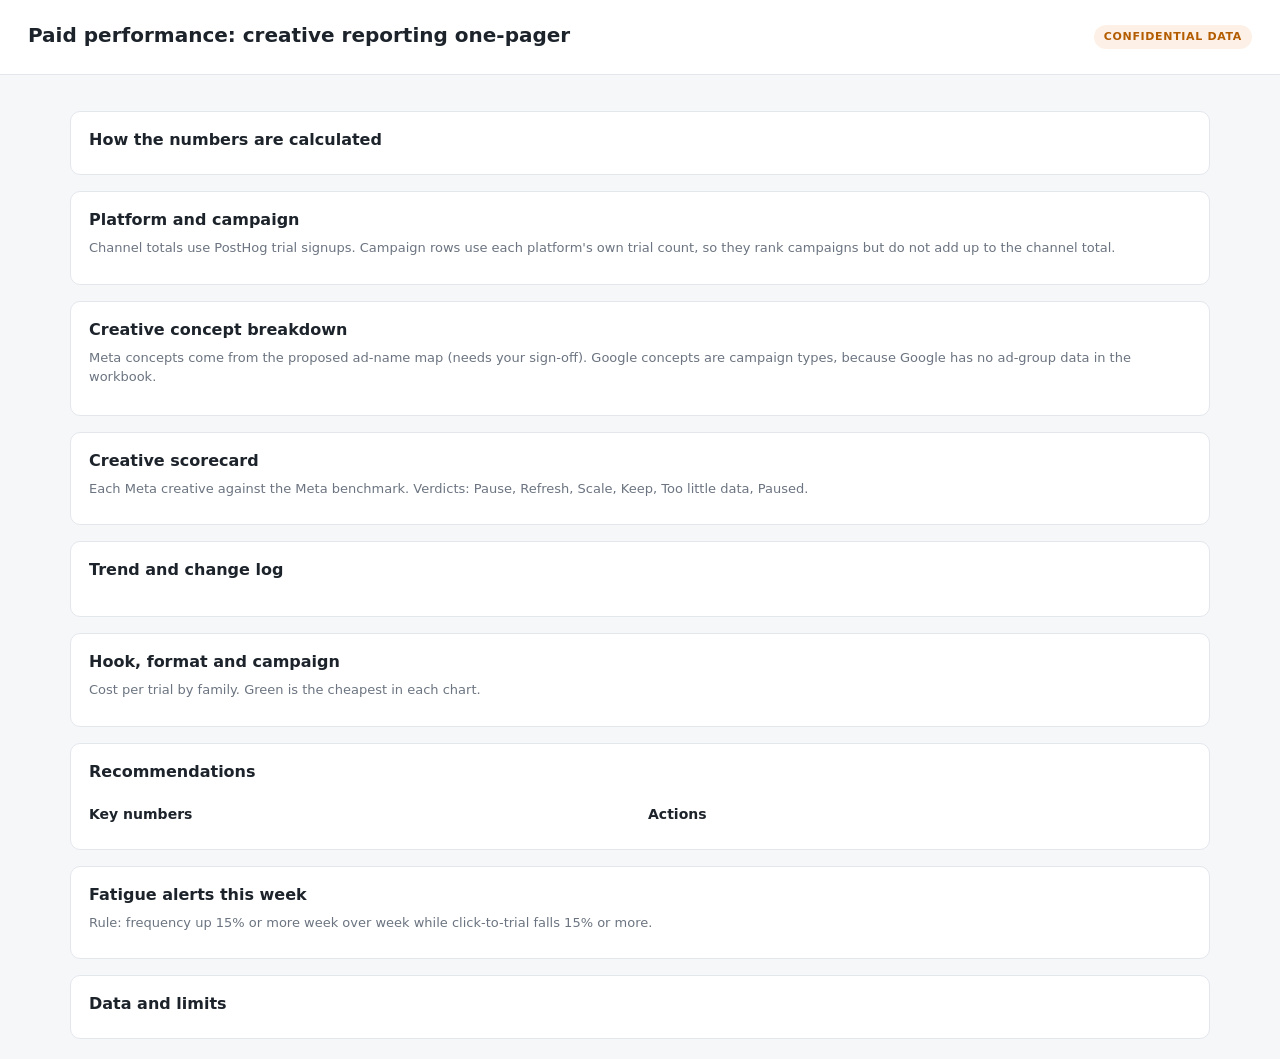
==== agent/paid_dashboard/index.html @ 0c421dc4 "Add paid performance agent for the workbook: trials, cost per trial, click-to-trial, self-contained " ====
<!doctype html>
<html lang="en">
<head>
  <meta charset="utf-8">
  <meta name="viewport" content="width=device-width, initial-scale=1">
  <title>Paid performance: creative reporting one-pager</title>
  <link rel="stylesheet" href="dashboard.css">
</head>
<body>
  <header>
    <div>
      <h1>Paid performance: creative reporting one-pager</h1>
      <p class="sub" id="window"></p>
    </div>
    <span class="badge">CONFIDENTIAL DATA</span>
  </header>

  <main>
    <section class="kpis" id="kpis"></section>

    <section>
      <h2>How the numbers are calculated</h2>
      <div id="formulas"></div>
    </section>

    <section>
      <h2>Platform and campaign</h2>
      <p class="hint">Channel totals use PostHog trial signups. Campaign rows use each platform's own trial count, so they rank campaigns but do not add up to the channel total.</p>
      <div id="platforms"></div>
    </section>

    <section>
      <h2>Creative concept breakdown</h2>
      <p class="hint">Meta concepts come from the proposed ad-name map (needs your sign-off). Google concepts are campaign types, because Google has no ad-group data in the workbook.</p>
      <div id="concepts"></div>
      <div id="concept-chart" class="mt"></div>
    </section>

    <section>
      <h2>Creative scorecard</h2>
      <p class="hint">Each Meta creative against the Meta benchmark. Verdicts: Pause, Refresh, Scale, Keep, Too little data, Paused.</p>
      <div id="scorecard"></div>
      <p class="note" id="scorecard-note"></p>
    </section>

    <section>
      <h2>Trend and change log</h2>
      <div class="chart-grid" id="trend"></div>
      <div class="mt" id="changes"></div>
    </section>

    <section>
      <h2>Hook, format and campaign</h2>
      <p class="hint">Cost per trial by family. Green is the cheapest in each chart.</p>
      <div class="chart-grid three" id="tags"></div>
    </section>

    <section>
      <h2>Recommendations</h2>
      <div class="two-col">
        <div>
          <h3>Key numbers</h3>
          <div id="insights"></div>
        </div>
        <div>
          <h3>Actions</h3>
          <div id="recs"></div>
        </div>
      </div>
    </section>

    <section>
      <h2>Fatigue alerts this week</h2>
      <p class="hint">Rule: frequency up 15% or more week over week while click-to-trial falls 15% or more.</p>
      <div id="alerts"></div>
    </section>

    <section class="scope">
      <h2>Data and limits</h2>
      <div id="notes"></div>
    </section>
  </main>

  <script src="report.js"></script>
  <script src="dashboard.js"></script>
</body>
</html>
---- agent/paid_dashboard/dashboard.css ----
:root {
  --bg: #f6f7f9;
  --panel: #ffffff;
  --ink: #1d232b;
  --muted: #6b7480;
  --line: #e3e7ec;
  --accent: #2f6fed;
  --bad: #c0392b;
  --good: #1e8449;
  --warn: #b35c00;
  --warn-bg: #fdf1e7;
}

* { box-sizing: border-box; }

body {
  margin: 0;
  font: 14px/1.5 system-ui, -apple-system, "Segoe UI", Roboto, sans-serif;
  color: var(--ink);
  background: var(--bg);
}

header {
  display: flex; justify-content: space-between; align-items: center; gap: 16px;
  padding: 20px 28px; background: var(--panel); border-bottom: 1px solid var(--line);
}
h1 { margin: 0; font-size: 20px; }
h2 { margin: 0 0 6px; font-size: 16px; }
h3 { margin: 0 0 8px; font-size: 14px; }
.sub, .hint { color: var(--muted); margin: 4px 0 0; font-size: 13px; }
.hint { margin-bottom: 10px; }

.badge {
  font-size: 11px; font-weight: 600; letter-spacing: 0.06em;
  padding: 4px 10px; border-radius: 999px; background: var(--warn-bg); color: var(--warn);
}

main {
  max-width: 1180px; margin: 20px auto; padding: 0 20px;
  display: grid; gap: 16px;
}

section {
  background: var(--panel); border: 1px solid var(--line); border-radius: 10px; padding: 16px 18px;
}

.kpis {
  display: grid; grid-template-columns: repeat(auto-fit, minmax(160px, 1fr)); gap: 10px;
  background: none; border: none; padding: 0;
}
.card { background: var(--panel); border: 1px solid var(--line); border-radius: 10px; padding: 12px 14px; }
.card-label { color: var(--muted); font-size: 12px; }
.card-value { font-size: 20px; font-weight: 600; margin-top: 2px; }

.table-wrap { overflow-x: auto; }
table { width: 100%; border-collapse: collapse; font-size: 13px; }
th, td { text-align: right; padding: 7px 8px; border-bottom: 1px solid var(--line); white-space: nowrap; vertical-align: top; }
th { color: var(--muted); font-weight: 600; font-size: 11px; text-transform: uppercase; letter-spacing: 0.03em; }
td.tag, th:first-child { text-align: left; }
td.tags { text-align: left; color: var(--muted); white-space: normal; min-width: 200px; }
td.why { text-align: left; white-space: normal; min-width: 240px; color: var(--muted); }
td.bad { color: var(--bad); font-weight: 600; }
td.good { color: var(--good); font-weight: 600; }

.pill {
  display: inline-block; font-size: 11px; font-weight: 600; padding: 2px 8px; border-radius: 999px;
  background: var(--line); color: var(--ink);
}
.pill-pause { background: #fbe3e0; color: var(--bad); }
.pill-refresh { background: var(--warn-bg); color: var(--warn); }
.pill-scale { background: #e2f3e8; color: var(--good); }
.pill-keep { background: #e8eefc; color: var(--accent); }
.pill-too-little-data { background: var(--line); color: var(--muted); }

.chart-grid { display: grid; grid-template-columns: repeat(2, minmax(0, 1fr)); gap: 12px; }
.chart-grid.three { grid-template-columns: repeat(3, minmax(0, 1fr)); }
@media (max-width: 860px) { .chart-grid, .chart-grid.three { grid-template-columns: 1fr; } }
.chart-card { border: 1px solid var(--line); border-radius: 10px; padding: 10px 12px; }
.chart-card svg { width: 100%; height: auto; display: block; }
.chart-card .axis { stroke: var(--line); }
.chart-card .tick { fill: var(--muted); font-size: 10.5px; }
.chart-card .lbl { fill: var(--ink); font-size: 11.5px; }
.chart-card .val { fill: var(--muted); font-size: 11px; }
.chart-card .line { fill: none; stroke: var(--accent); stroke-width: 2; }
.chart-card .dot { fill: var(--accent); }
.chart-card .bar { fill: var(--accent); fill-opacity: 0.7; }
.chart-card .bar-best { fill: var(--good); fill-opacity: 0.85; }
.chart-card .bar-worst { fill: var(--bad); fill-opacity: 0.85; }

.two-col { display: grid; grid-template-columns: 1fr 1fr; gap: 16px; }
@media (max-width: 860px) { .two-col { grid-template-columns: 1fr; } }

.brief { border: 1px solid var(--line); border-radius: 8px; padding: 10px 12px; margin-bottom: 8px; }
.brief-rank { font-size: 11px; text-transform: uppercase; letter-spacing: 0.05em; color: var(--muted); font-weight: 600; }
.brief-title { font-weight: 600; margin: 2px 0; }
.brief-line { margin: 2px 0; }

.rec { border-left: 4px solid var(--accent); padding: 9px 12px; border-radius: 6px; background: var(--bg); margin-bottom: 8px; }
.rec-high { border-left-color: var(--bad); }
.rec-medium { border-left-color: var(--warn); }
.rec-low { border-left-color: var(--good); }
.rec-prio { font-size: 11px; text-transform: uppercase; letter-spacing: 0.05em; font-weight: 600; color: var(--muted); }
.rec-title { font-weight: 600; margin: 2px 0; }
.rec-action { margin: 0 0 3px; }
.rec-why { margin: 0; color: var(--muted); font-size: 12.5px; }

.alert { border-left: 4px solid var(--bad); background: #fbeeed; padding: 10px 12px; border-radius: 6px; margin-bottom: 8px; }
.alert-dim { font-size: 11px; text-transform: uppercase; letter-spacing: 0.05em; color: var(--bad); font-weight: 600; }
.ok { color: var(--good); margin: 0; }

.scope .notes { margin: 0; padding-left: 18px; color: var(--muted); }

.card-primary { border-color: var(--accent); box-shadow: 0 0 0 1px var(--accent) inset; }
.card-primary .card-value { color: var(--accent); }
.formulas { margin: 0 0 8px; padding-left: 18px; }
.formulas li { margin: 2px 0; }
.example { margin: 0; font-weight: 600; }
.mt { margin-top: 12px; }
h3 { margin-top: 14px; }
td.strong { font-weight: 600; }
th, td { font-variant-numeric: tabular-nums; }

.pill-paused { background: var(--line); color: var(--muted); }
.legend { font-size: 12px; color: var(--muted); margin: 0 0 6px; }
.legend span { margin-right: 14px; }
.legend i { display: inline-block; width: 12px; height: 3px; vertical-align: middle; margin-right: 5px; }
.legend .l-meta i { background: #2f6fed; }
.legend .l-google i { background: #1e8449; }
.chart-card .line-google { fill: none; stroke: var(--good); stroke-width: 2; }
.chart-card .dot-google { fill: var(--good); }
.muted { color: var(--muted); }
.note { font-size: 12.5px; color: var(--muted); margin: 6px 0 0; }

/* Keep wide tables inside their card instead of stretching the page. */
main { grid-template-columns: minmax(0, 1fr); }
main > section { min-width: 0; }
.chart-card svg { max-width: 100%; }
#concept-chart .chart-card svg, #concept-chart svg { max-width: 640px; }
#tags { grid-template-columns: 1fr; }
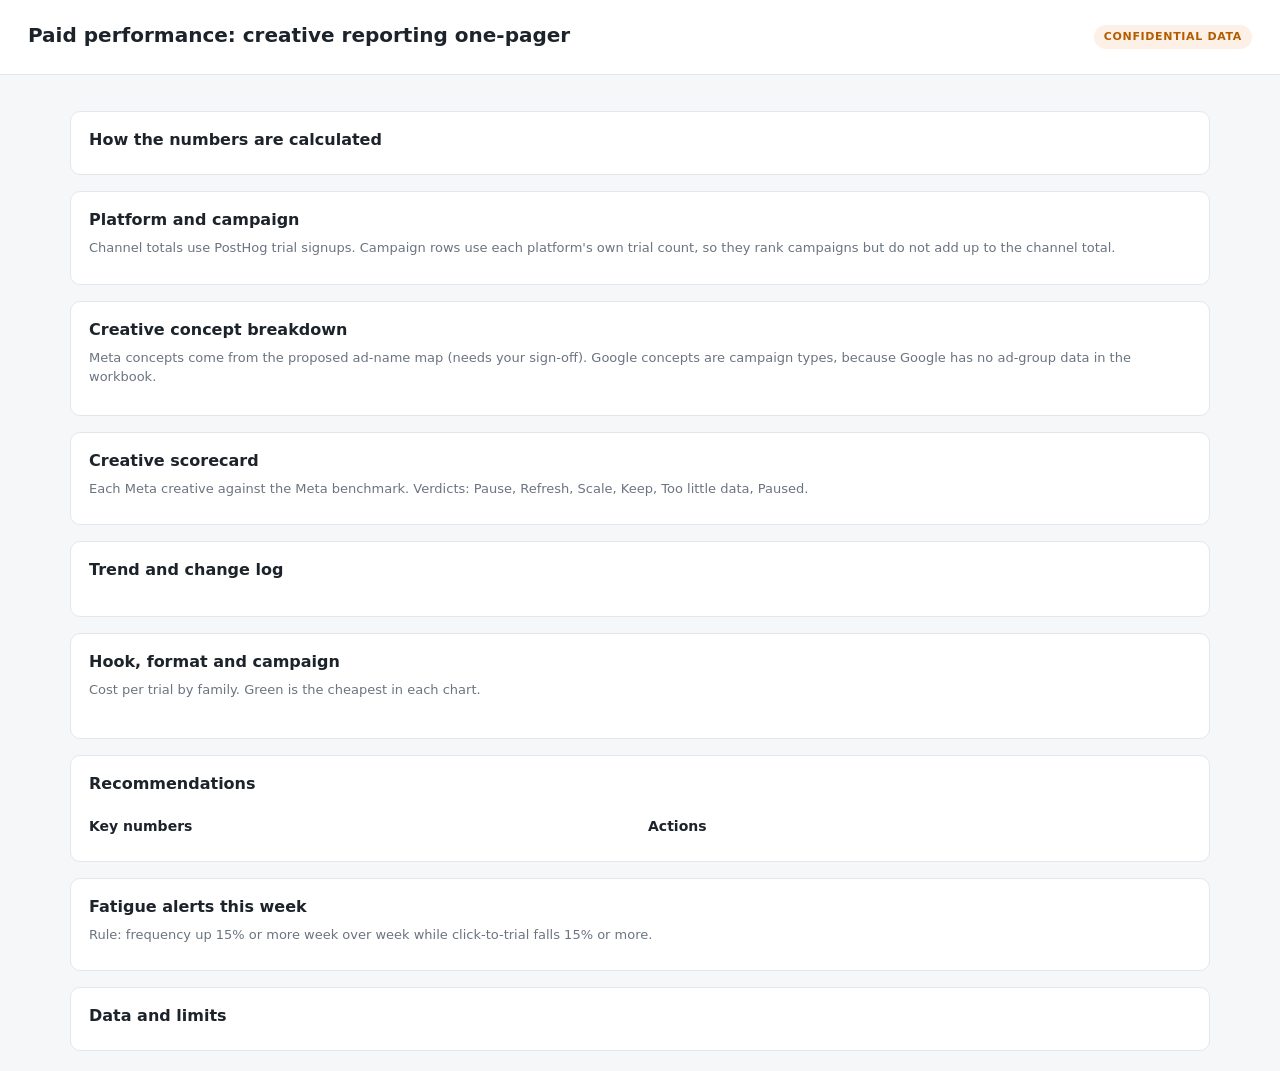
==== commit 20f50e39: "Add platform benchmark callout, Meta vs Google CTR and click-to-trial trends, per-ad CTR, click-to-t" ====
--- a/agent/paid_dashboard/index.html
+++ b/agent/paid_dashboard/index.html
@@ -53,6 +53,7 @@
       <h2>Hook, format and campaign</h2>
       <p class="hint">Cost per trial by family. Green is the cheapest in each chart.</p>
       <div class="chart-grid three" id="tags"></div>
+      <div class="mt" id="tags-by-ad"></div>
     </section>
 
     <section>
--- a/agent/paid_dashboard/dashboard.css
+++ b/agent/paid_dashboard/dashboard.css
@@ -137,3 +137,7 @@
 .chart-card svg { max-width: 100%; }
 #concept-chart .chart-card svg, #concept-chart svg { max-width: 640px; }
 #tags { grid-template-columns: 1fr; }
+
+.callout { background: #f4f7fc; border: 1px solid var(--line); border-left: 4px solid #2f6fed; border-radius: 8px; padding: 10px 14px; margin: 0 0 12px; font-size: 13px; }
+.callout p { margin: 4px 0; }
+.callout ul { margin: 4px 0 0; padding-left: 18px; color: var(--muted); }
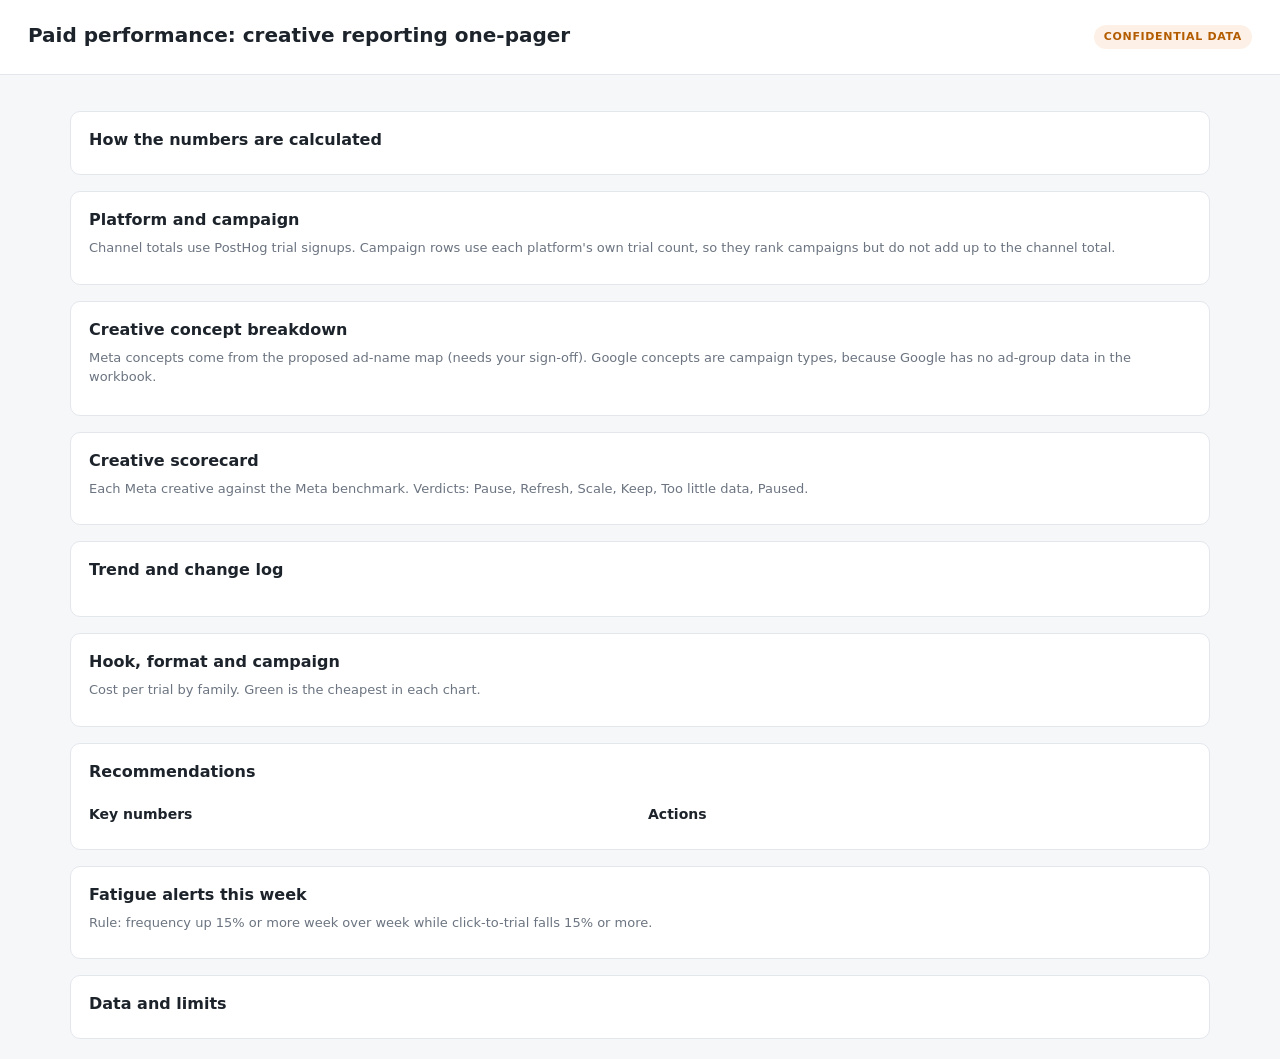
==== commit eccbfd2b: "Revert "Add platform benchmark callout, Meta vs Google CTR and click-to-trial trends, per-ad CTR, cl" ====
--- a/agent/paid_dashboard/index.html
+++ b/agent/paid_dashboard/index.html
@@ -53,7 +53,6 @@
       <h2>Hook, format and campaign</h2>
       <p class="hint">Cost per trial by family. Green is the cheapest in each chart.</p>
       <div class="chart-grid three" id="tags"></div>
-      <div class="mt" id="tags-by-ad"></div>
     </section>
 
     <section>
--- a/agent/paid_dashboard/dashboard.css
+++ b/agent/paid_dashboard/dashboard.css
@@ -137,7 +137,3 @@
 .chart-card svg { max-width: 100%; }
 #concept-chart .chart-card svg, #concept-chart svg { max-width: 640px; }
 #tags { grid-template-columns: 1fr; }
-
-.callout { background: #f4f7fc; border: 1px solid var(--line); border-left: 4px solid #2f6fed; border-radius: 8px; padding: 10px 14px; margin: 0 0 12px; font-size: 13px; }
-.callout p { margin: 4px 0; }
-.callout ul { margin: 4px 0 0; padding-left: 18px; color: var(--muted); }
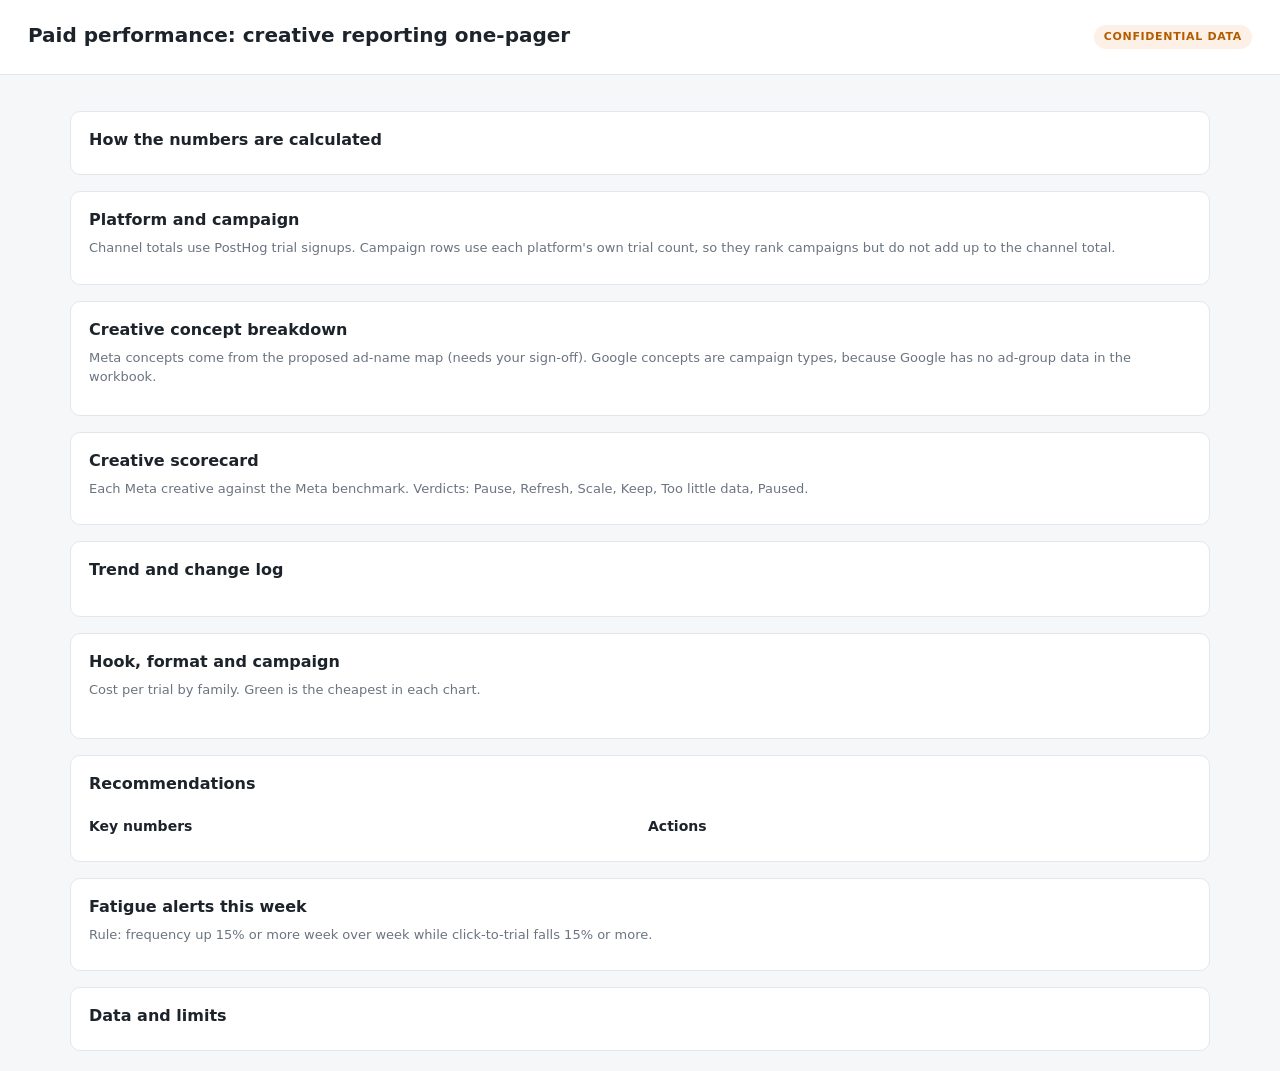
==== commit 2a3e3f06: "Reapply "Add platform benchmark callout, Meta vs Google CTR and click-to-trial trends, per-ad CTR, c" ====
--- a/agent/paid_dashboard/index.html
+++ b/agent/paid_dashboard/index.html
@@ -53,6 +53,7 @@
       <h2>Hook, format and campaign</h2>
       <p class="hint">Cost per trial by family. Green is the cheapest in each chart.</p>
       <div class="chart-grid three" id="tags"></div>
+      <div class="mt" id="tags-by-ad"></div>
     </section>
 
     <section>
--- a/agent/paid_dashboard/dashboard.css
+++ b/agent/paid_dashboard/dashboard.css
@@ -137,3 +137,7 @@
 .chart-card svg { max-width: 100%; }
 #concept-chart .chart-card svg, #concept-chart svg { max-width: 640px; }
 #tags { grid-template-columns: 1fr; }
+
+.callout { background: #f4f7fc; border: 1px solid var(--line); border-left: 4px solid #2f6fed; border-radius: 8px; padding: 10px 14px; margin: 0 0 12px; font-size: 13px; }
+.callout p { margin: 4px 0; }
+.callout ul { margin: 4px 0 0; padding-left: 18px; color: var(--muted); }
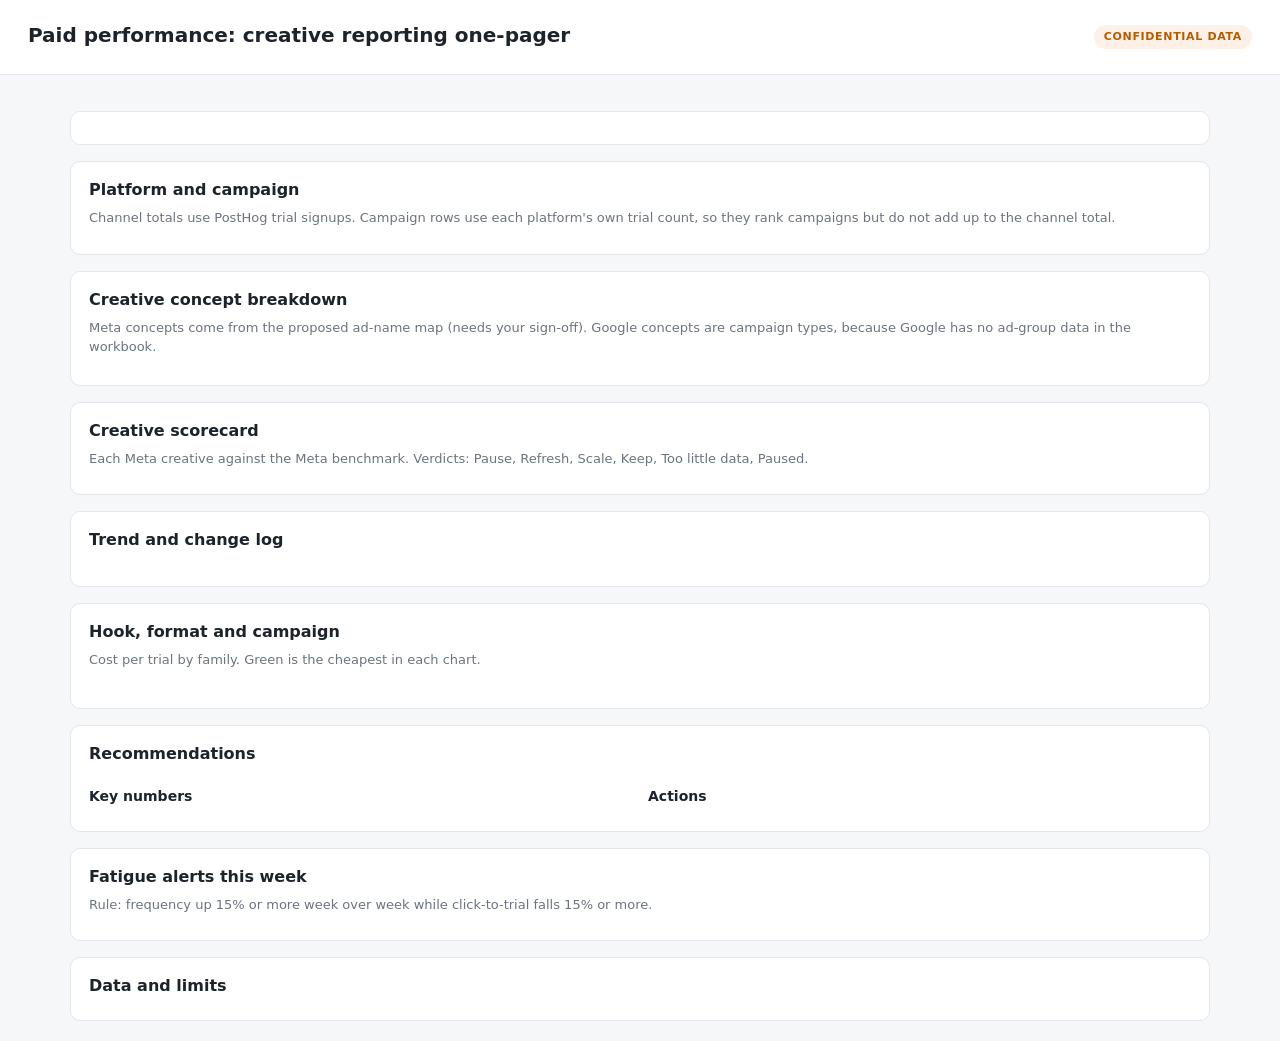
==== commit 9295d3d4: "Remove paying-customer metrics; KPIs are CPA, click-to-trial and CTR; formulas collapsible; fix over" ====
--- a/agent/paid_dashboard/index.html
+++ b/agent/paid_dashboard/index.html
@@ -19,7 +19,6 @@
     <section class="kpis" id="kpis"></section>
 
     <section>
-      <h2>How the numbers are calculated</h2>
       <div id="formulas"></div>
     </section>
 
--- a/agent/paid_dashboard/dashboard.css
+++ b/agent/paid_dashboard/dashboard.css
@@ -141,3 +141,6 @@
 .callout { background: #f4f7fc; border: 1px solid var(--line); border-left: 4px solid #2f6fed; border-radius: 8px; padding: 10px 14px; margin: 0 0 12px; font-size: 13px; }
 .callout p { margin: 4px 0; }
 .callout ul { margin: 4px 0 0; padding-left: 18px; color: var(--muted); }
+
+details.calc summary { cursor: pointer; font-weight: 600; font-size: 14px; padding: 4px 0; }
+details.calc[open] summary { margin-bottom: 8px; }
